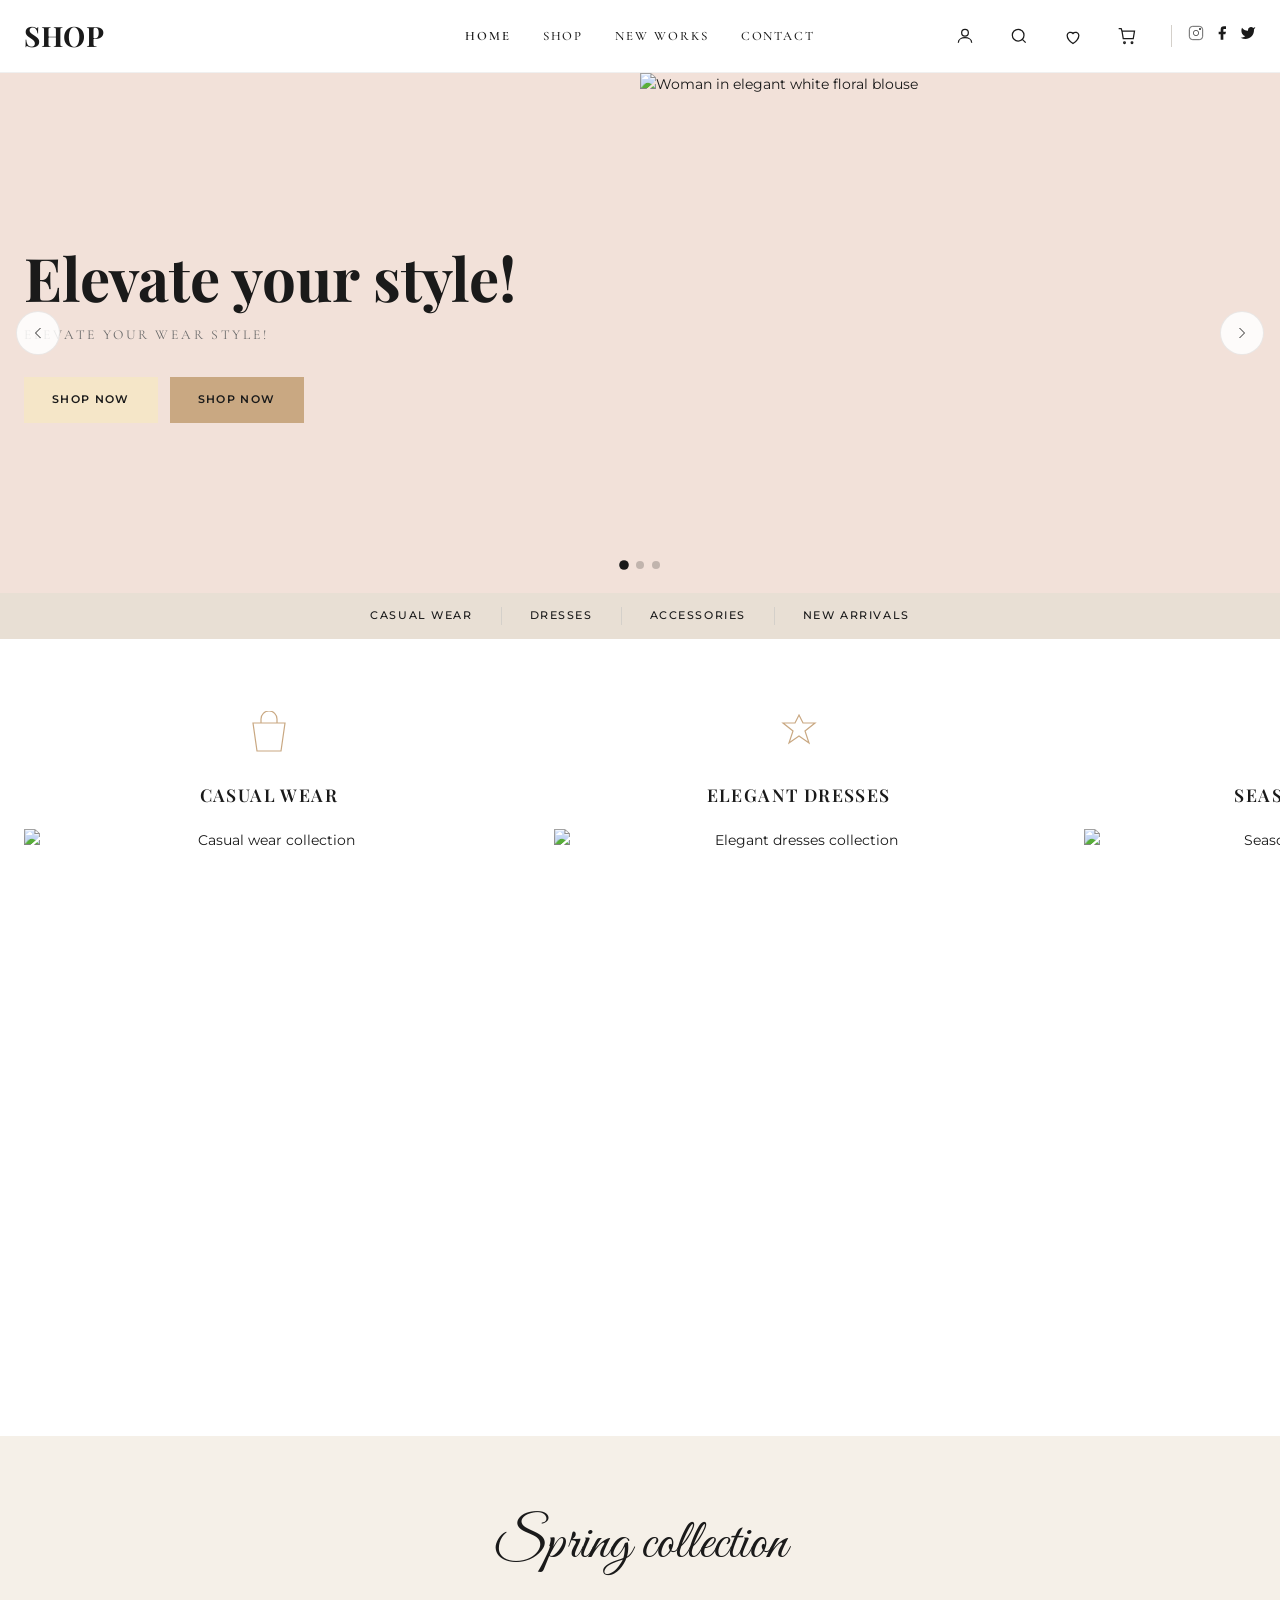
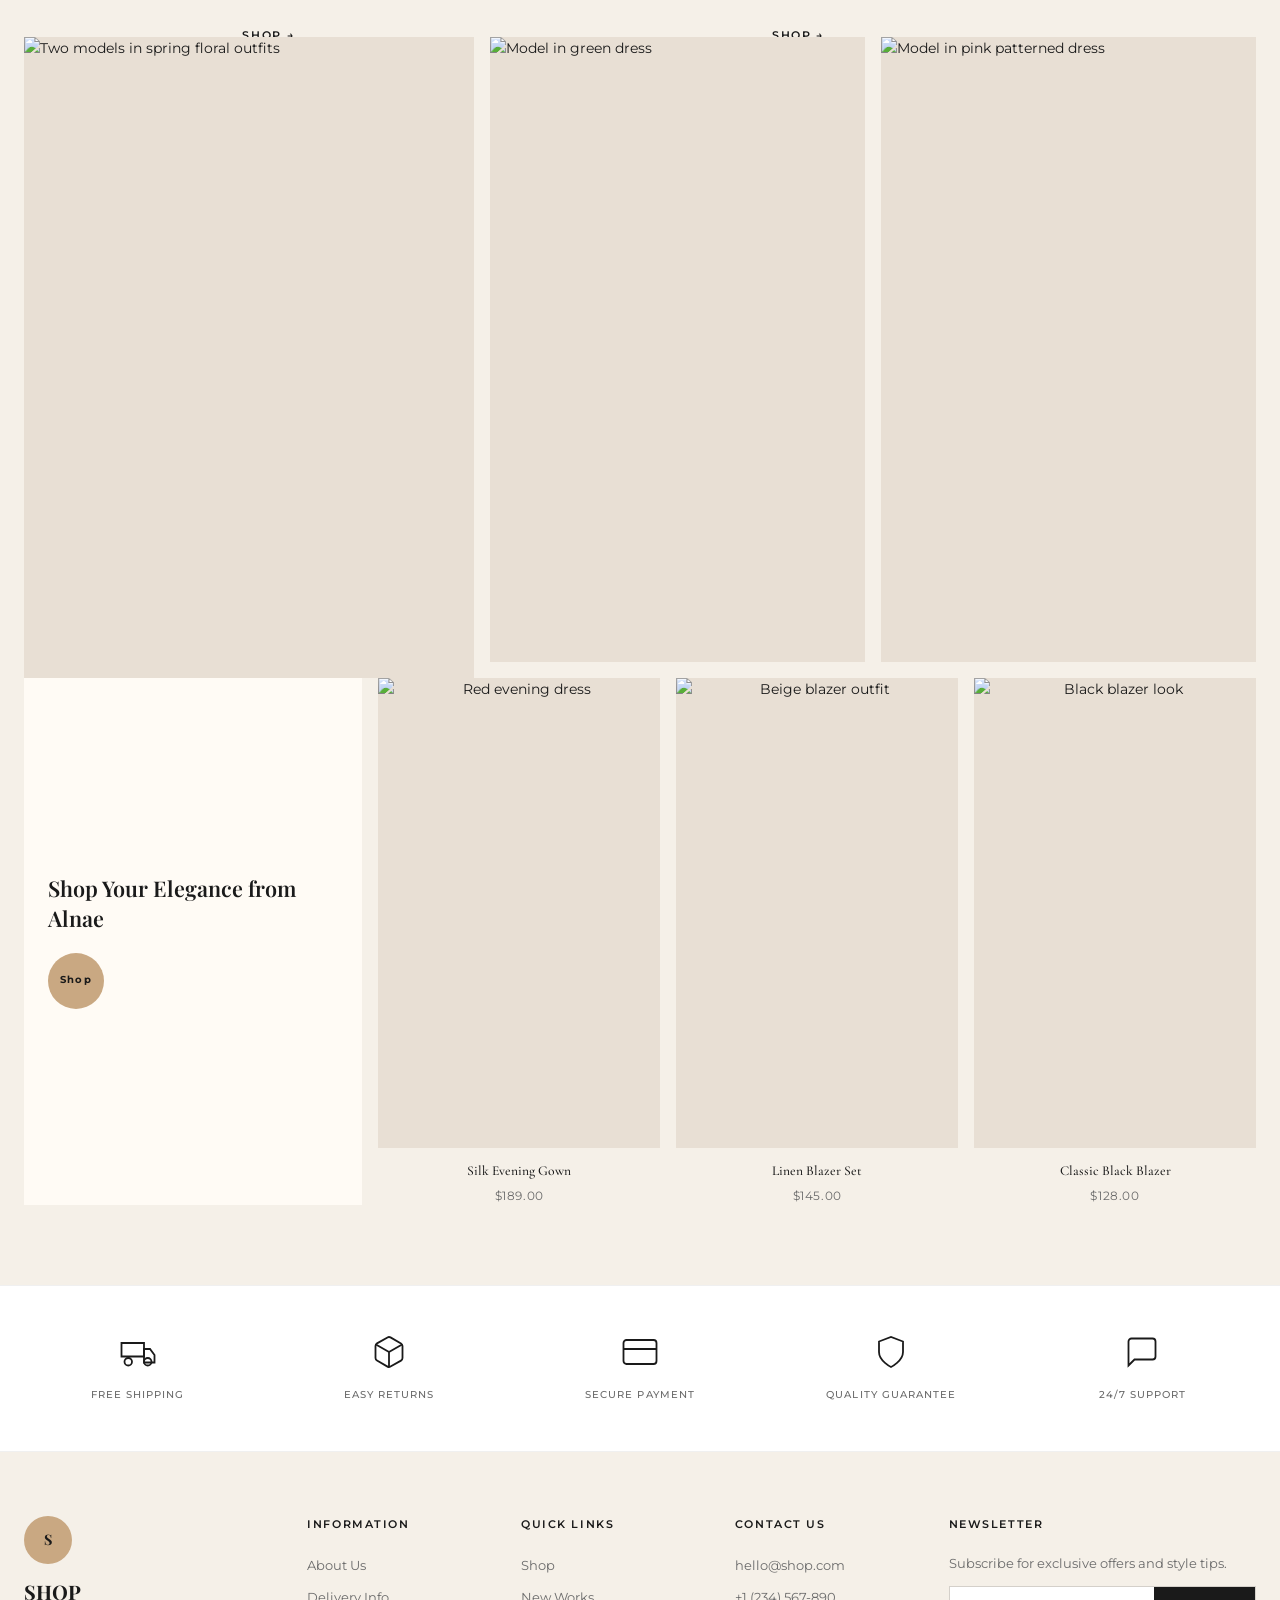
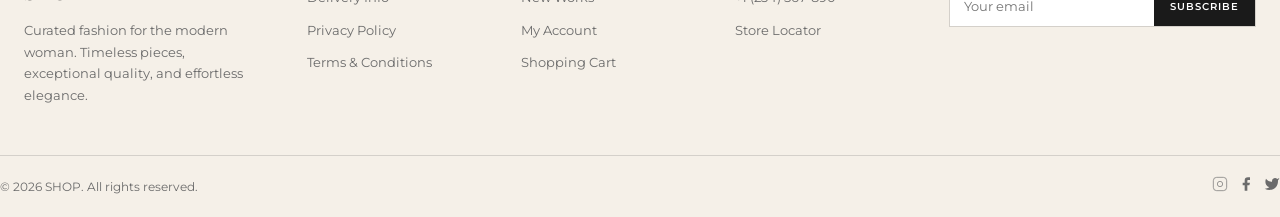
==== index.html @ a71afd61 "Add SHOP fashion e-commerce landing site. Replica of the mockup with multi-page layout, hero slider," ====
<!DOCTYPE html>
<html lang="en">
<head>
  <meta charset="UTF-8" />
  <meta name="viewport" content="width=device-width, initial-scale=1.0" />
  <title>SHOP — Elevate Your Style</title>
  <meta name="description" content="SHOP — Elegant fashion for the modern woman. Casual wear, dresses, and seasonal trends." />
  <link rel="preconnect" href="https://fonts.googleapis.com" />
  <link rel="preconnect" href="https://fonts.gstatic.com" crossorigin />
  <link href="https://fonts.googleapis.com/css2?family=Cormorant+Garamond:ital,wght@0,400;0,500;0,600;1,400&family=Great+Vibes&family=Montserrat:wght@400;500;600&family=Playfair+Display:wght@600;700&display=swap" rel="stylesheet" />
  <link rel="stylesheet" href="css/styles.css" />
</head>
<body>
  <header class="site-header">
    <div class="container header-inner">
      <a href="index.html" class="logo">SHOP</a>
      <nav class="main-nav" aria-label="Main navigation">
        <a href="index.html" class="active">Home</a>
        <a href="shop.html">Shop</a>
        <a href="new-works.html">New Works</a>
        <a href="contact.html">Contact</a>
      </nav>
      <div class="header-actions">
        <a href="contact.html" class="icon-btn" aria-label="Account">
          <svg viewBox="0 0 24 24" fill="none" stroke="currentColor"><circle cx="12" cy="8" r="4"/><path d="M4 20c0-4 4-6 8-6s8 2 8 6"/></svg>
        </a>
        <button type="button" class="icon-btn" aria-label="Search">
          <svg viewBox="0 0 24 24" fill="none" stroke="currentColor"><circle cx="11" cy="11" r="7"/><path d="M20 20l-4-4"/></svg>
        </button>
        <button type="button" class="icon-btn" aria-label="Wishlist">
          <svg viewBox="0 0 24 24" fill="none" stroke="currentColor"><path d="M12 21s-7-4.5-7-10a4 4 0 0 1 7-2 4 4 0 0 1 7 2c0 5.5-7 10-7 10z"/></svg>
        </button>
        <a href="shop.html" class="icon-btn cart-btn" aria-label="Shopping bag">
          <svg viewBox="0 0 24 24" fill="none" stroke="currentColor"><path d="M6 6h15l-1.5 9h-12z"/><path d="M6 6l-1-3H2"/><circle cx="9" cy="20" r="1"/><circle cx="18" cy="20" r="1"/></svg>
        </a>
        <div class="social-icons">
          <a href="#" aria-label="Instagram"><svg viewBox="0 0 24 24" fill="none" stroke="currentColor"><rect x="2" y="2" width="20" height="20" rx="5"/><circle cx="12" cy="12" r="4"/><circle cx="18" cy="6" r="1" fill="currentColor"/></svg></a>
          <a href="#" aria-label="Facebook"><svg viewBox="0 0 24 24" fill="currentColor"><path d="M18 2h-3a5 5 0 0 0-5 5v3H7v4h3v8h4v-8h3l1-4h-4V7a1 1 0 0 1 1-1h3z"/></svg></a>
          <a href="#" aria-label="Twitter"><svg viewBox="0 0 24 24" fill="currentColor"><path d="M23 3a10.9 10.9 0 0 1-3.14 1.53 4.48 4.48 0 0 0-7.86 3v1A10.66 10.66 0 0 1 3 4s-4 9 5 13a11.64 11.64 0 0 1-7 2c9 5 20 0 20-11.5a4.5 4.5 0 0 0-.08-.83A7.72 7.72 0 0 0 23 3z"/></svg></a>
        </div>
        <button type="button" class="icon-btn mobile-menu-btn" aria-label="Open menu" aria-expanded="false">
          <svg viewBox="0 0 24 24" fill="none" stroke="currentColor"><path d="M4 7h16M4 12h16M4 17h16"/></svg>
        </button>
      </div>
    </div>
  </header>

  <main>
    <section class="hero" aria-label="Featured collection">
      <div class="hero-slider">
        <div class="hero-slides-wrap">
        <article class="hero-slide active">
          <div class="hero-content">
            <h1 class="hero-title">Elevate your style!</h1>
            <p class="hero-subtitle">Elevate your wear style!</p>
            <div class="hero-buttons">
              <a href="shop.html" class="btn btn-cream">Shop Now</a>
              <a href="new-works.html" class="btn btn-tan">Shop Now</a>
            </div>
          </div>
          <div class="hero-visual">
            <img src="https://images.unsplash.com/photo-1595777457583-95e059a517b6?w=900&q=80" alt="Woman in elegant white floral blouse" width="900" height="1200" />
          </div>
        </article>
        <article class="hero-slide">
          <div class="hero-content">
            <h1 class="hero-title">Spring is here</h1>
            <p class="hero-subtitle">Discover the new collection</p>
            <div class="hero-buttons">
              <a href="new-works.html" class="btn btn-cream">Shop Now</a>
              <a href="shop.html" class="btn btn-tan">Shop Now</a>
            </div>
          </div>
          <div class="hero-visual">
            <img src="https://images.unsplash.com/photo-1483985988354-763728e55aa9?w=900&q=80" alt="Fashion model in spring outfit" width="900" height="1200" />
          </div>
        </article>
        <article class="hero-slide">
          <div class="hero-content">
            <h1 class="hero-title">Timeless elegance</h1>
            <p class="hero-subtitle">Curated pieces for every occasion</p>
            <div class="hero-buttons">
              <a href="shop.html" class="btn btn-cream">Shop Now</a>
              <a href="shop.html" class="btn btn-tan">Shop Now</a>
            </div>
          </div>
          <div class="hero-visual">
            <img src="https://images.unsplash.com/photo-1469334031218-e382a71b716b?w=900&q=80" alt="Woman in sophisticated dress" width="900" height="1200" />
          </div>
        </article>
        </div>
        <button type="button" class="hero-nav hero-nav--prev" aria-label="Previous slide">
          <svg width="20" height="20" viewBox="0 0 24 24" fill="none" stroke="currentColor"><path d="M15 18l-6-6 6-6"/></svg>
        </button>
        <button type="button" class="hero-nav hero-nav--next" aria-label="Next slide">
          <svg width="20" height="20" viewBox="0 0 24 24" fill="none" stroke="currentColor"><path d="M9 18l6-6-6-6"/></svg>
        </button>
        <div class="hero-dots" role="tablist" aria-label="Slide indicators">
          <button type="button" class="hero-dot active" aria-label="Slide 1"></button>
          <button type="button" class="hero-dot" aria-label="Slide 2"></button>
          <button type="button" class="hero-dot" aria-label="Slide 3"></button>
        </div>
      </div>
    </section>

    <nav class="category-bar" aria-label="Product categories">
      <div class="container category-bar-inner">
        <a href="shop.html#casual">Casual Wear</a>
        <a href="shop.html#dresses">Dresses</a>
        <a href="shop.html#accessories">Accessories</a>
        <a href="shop.html">New Arrivals</a>
      </div>
    </nav>

    <section class="featured-categories" aria-labelledby="featured-heading">
      <div class="container">
        <h2 id="featured-heading" class="visually-hidden">Featured categories</h2>
        <div class="featured-grid">
          <article class="featured-card">
            <svg class="featured-icon" viewBox="0 0 48 48" fill="none" stroke="currentColor" stroke-width="1.2">
              <path d="M8 12h32l-4 28H12L8 12z"/><path d="M16 12V8a8 8 0 0 1 16 0v4"/>
            </svg>
            <h3>Casual Wear</h3>
            <a href="shop.html#casual" class="featured-image-wrap">
              <img src="https://images.unsplash.com/photo-1515886657613-9f3515b0c78f?w=400&q=80" alt="Casual wear collection" width="400" height="533" loading="lazy" />
            </a>
            <a href="shop.html#casual" class="featured-link">Shop →</a>
          </article>
          <article class="featured-card">
            <svg class="featured-icon" viewBox="0 0 48 48" fill="none" stroke="currentColor" stroke-width="1.2">
              <path d="M24 4l4 8h12l-10 8 4 12-10-7-10 7 4-12-10-8h12z"/>
            </svg>
            <h3>Elegant Dresses</h3>
            <a href="shop.html#dresses" class="featured-image-wrap">
              <img src="https://images.unsplash.com/photo-1566174053879-31528523f8ae?w=400&q=80" alt="Elegant dresses collection" width="400" height="533" loading="lazy" />
            </a>
            <a href="shop.html#dresses" class="featured-link">Shop →</a>
          </article>
          <article class="featured-card">
            <svg class="featured-icon" viewBox="0 0 48 48" fill="none" stroke="currentColor" stroke-width="1.2">
              <circle cx="24" cy="24" r="18"/><path d="M24 14v10l6 6"/>
            </svg>
            <h3>Seasonal Trends</h3>
            <a href="new-works.html" class="featured-image-wrap">
              <img src="https://images.unsplash.com/photo-1496747611176-843222e1e57c?w=400&q=80" alt="Seasonal trends collection" width="400" height="533" loading="lazy" />
            </a>
            <a href="new-works.html" class="featured-link">Shop →</a>
          </article>
        </div>
      </div>
    </section>

    <section class="spring-collection" aria-labelledby="spring-title">
      <div class="container">
        <h2 id="spring-title" class="section-title-script">Spring collection</h2>
        <div class="collection-grid">
          <div class="collection-large">
            <img src="https://images.unsplash.com/photo-1529139574466-a303027c1d8b?w=700&q=80" alt="Two models in spring floral outfits" width="700" height="900" loading="lazy" />
          </div>
          <div class="collection-tall">
            <img src="https://images.unsplash.com/photo-1595777457583-95e059a517b6?w=400&q=80" alt="Model in green dress" width="400" height="667" loading="lazy" />
          </div>
          <div class="collection-tall">
            <img src="https://images.unsplash.com/photo-1572804013309-59a23b123e0f?w=400&q=80" alt="Model in pink patterned dress" width="400" height="667" loading="lazy" />
          </div>
        </div>
        <div class="collection-bottom">
          <div class="collection-promo">
            <h3>Shop Your Elegance from Alnae</h3>
            <a href="shop.html" class="btn-circle" aria-label="Shop collection">Shop</a>
          </div>
          <article class="product-card">
            <div class="collection-tall">
              <img src="https://images.unsplash.com/photo-1595777457583-95e059a517b6?w=400&q=80" alt="Red evening dress" width="400" height="667" loading="lazy" />
            </div>
            <p class="product-name">Silk Evening Gown</p>
            <p class="product-price">$189.00</p>
          </article>
          <article class="product-card">
            <div class="collection-tall">
              <img src="https://images.unsplash.com/photo-1591369833509-1fbf521a0700?w=400&q=80" alt="Beige blazer outfit" width="400" height="667" loading="lazy" />
            </div>
            <p class="product-name">Linen Blazer Set</p>
            <p class="product-price">$145.00</p>
          </article>
          <article class="product-card">
            <div class="collection-tall">
              <img src="https://images.unsplash.com/photo-1539109136881-3be0616acf4b?w=400&q=80" alt="Black blazer look" width="400" height="667" loading="lazy" />
            </div>
            <p class="product-name">Classic Black Blazer</p>
            <p class="product-price">$128.00</p>
          </article>
        </div>
      </div>
    </section>

    <section class="services-bar" aria-label="Store benefits">
      <div class="container">
        <div class="services-grid">
          <div class="service-item">
            <svg viewBox="0 0 24 24"><path d="M1 6h15v9H1z"/><path d="M16 10h4l3 4v5h-7V10z"/><circle cx="5.5" cy="18.5" r="2.5"/><circle cx="18.5" cy="18.5" r="2.5"/></svg>
            <span>Free Shipping</span>
          </div>
          <div class="service-item">
            <svg viewBox="0 0 24 24"><path d="M21 16V8a2 2 0 0 0-1-1.73l-7-4a2 2 0 0 0-2 0l-7 4A2 2 0 0 0 3 8v8a2 2 0 0 0 1 1.73l7 4a2 2 0 0 0 2 0l7-4A2 2 0 0 0 21 16z"/><path d="M3.27 6.96L12 12.01l8.73-5.05M12 22.08V12"/></svg>
            <span>Easy Returns</span>
          </div>
          <div class="service-item">
            <svg viewBox="0 0 24 24"><rect x="1" y="4" width="22" height="16" rx="2"/><path d="M1 10h22"/></svg>
            <span>Secure Payment</span>
          </div>
          <div class="service-item">
            <svg viewBox="0 0 24 24"><path d="M12 22s8-4 8-10V5l-8-3-8 3v7c0 6 8 10 8 10z"/></svg>
            <span>Quality Guarantee</span>
          </div>
          <div class="service-item">
            <svg viewBox="0 0 24 24"><path d="M21 15a2 2 0 0 1-2 2H7l-4 4V5a2 2 0 0 1 2-2h14a2 2 0 0 1 2 2z"/></svg>
            <span>24/7 Support</span>
          </div>
        </div>
      </div>
    </section>
  </main>

  <footer class="site-footer">
    <div class="container footer-grid">
      <div class="footer-brand">
        <div class="logo-circle">S</div>
        <div class="logo-text">SHOP</div>
        <p>Curated fashion for the modern woman. Timeless pieces, exceptional quality, and effortless elegance.</p>
      </div>
      <div class="footer-col">
        <h4>Information</h4>
        <ul>
          <li><a href="#">About Us</a></li>
          <li><a href="#">Delivery Info</a></li>
          <li><a href="#">Privacy Policy</a></li>
          <li><a href="#">Terms &amp; Conditions</a></li>
        </ul>
      </div>
      <div class="footer-col">
        <h4>Quick Links</h4>
        <ul>
          <li><a href="shop.html">Shop</a></li>
          <li><a href="new-works.html">New Works</a></li>
          <li><a href="#">My Account</a></li>
          <li><a href="#">Shopping Cart</a></li>
        </ul>
      </div>
      <div class="footer-col">
        <h4>Contact Us</h4>
        <ul>
          <li><a href="mailto:hello@shop.com">hello@shop.com</a></li>
          <li><a href="tel:+1234567890">+1 (234) 567-890</a></li>
          <li><a href="contact.html">Store Locator</a></li>
        </ul>
      </div>
      <div class="footer-col">
        <h4>Newsletter</h4>
        <p style="font-size:0.8rem;color:var(--gray);">Subscribe for exclusive offers and style tips.</p>
        <form class="newsletter-form" action="#" method="post">
          <input type="email" name="email" placeholder="Your email" required aria-label="Email address" />
          <button type="submit">Subscribe</button>
        </form>
      </div>
    </div>
    <div class="container footer-bottom">
      <p>&copy; 2026 SHOP. All rights reserved.</p>
      <div class="social-icons">
        <a href="#" aria-label="Instagram"><svg viewBox="0 0 24 24" fill="none" stroke="currentColor" width="18" height="18"><rect x="2" y="2" width="20" height="20" rx="5"/><circle cx="12" cy="12" r="4"/></svg></a>
        <a href="#" aria-label="Facebook"><svg viewBox="0 0 24 24" fill="currentColor" width="18" height="18"><path d="M18 2h-3a5 5 0 0 0-5 5v3H7v4h3v8h4v-8h3l1-4h-4V7a1 1 0 0 1 1-1h3z"/></svg></a>
        <a href="#" aria-label="Twitter"><svg viewBox="0 0 24 24" fill="currentColor" width="18" height="18"><path d="M23 3a10.9 10.9 0 0 1-3.14 1.53 4.48 4.48 0 0 0-7.86 3v1A10.66 10.66 0 0 1 3 4s-4 9 5 13a11.64 11.64 0 0 1-7 2c9 5 20 0 20-11.5a4.5 4.5 0 0 0-.08-.83A7.72 7.72 0 0 0 23 3z"/></svg></a>
      </div>
    </div>
  </footer>

  <style>.visually-hidden{position:absolute;width:1px;height:1px;padding:0;margin:-1px;overflow:hidden;clip:rect(0,0,0,0);border:0;}</style>
  <script src="js/main.js"></script>
</body>
</html>
---- css/styles.css ----
/* SHOP — Fashion e-commerce */

:root {
  --cream: #fffbf5;
  --beige: #f5f0e8;
  --beige-dark: #e8dfd4;
  --pink-soft: #f2e1d9;
  --tan: #c9a882;
  --tan-dark: #b8956e;
  --yellow-btn: #f5e6c8;
  --black: #1a1a1a;
  --gray: #6b6b6b;
  --gray-light: #d4d0ca;
  --white: #ffffff;
  --font-serif: "Cormorant Garamond", "Playfair Display", Georgia, serif;
  --font-display: "Playfair Display", Georgia, serif;
  --font-sans: "Montserrat", system-ui, sans-serif;
  --font-script: "Great Vibes", cursive;
  --max-width: 1280px;
  --header-height: 72px;
  --transition: 0.25s ease;
}

*,
*::before,
*::after {
  box-sizing: border-box;
  margin: 0;
  padding: 0;
}

html {
  scroll-behavior: smooth;
}

body {
  font-family: var(--font-sans);
  font-size: 14px;
  font-weight: 400;
  color: var(--black);
  background: var(--white);
  line-height: 1.6;
  -webkit-font-smoothing: antialiased;
}

img {
  display: block;
  max-width: 100%;
  height: auto;
}

a {
  color: inherit;
  text-decoration: none;
  transition: opacity var(--transition), color var(--transition);
}

a:hover {
  opacity: 0.75;
}

ul {
  list-style: none;
}

button {
  font-family: inherit;
  cursor: pointer;
  border: none;
  background: none;
}

.container {
  width: 100%;
  max-width: var(--max-width);
  margin: 0 auto;
  padding: 0 24px;
}

/* ——— Header ——— */
.site-header {
  position: sticky;
  top: 0;
  z-index: 100;
  background: var(--white);
  border-bottom: 1px solid rgba(0, 0, 0, 0.06);
}

.header-inner {
  display: grid;
  grid-template-columns: 1fr auto 1fr;
  align-items: center;
  height: var(--header-height);
  gap: 16px;
}

.logo {
  font-family: var(--font-display);
  font-size: 1.75rem;
  font-weight: 700;
  letter-spacing: 0.02em;
  justify-self: start;
}

.main-nav {
  display: flex;
  gap: 32px;
  justify-self: center;
}

.main-nav a {
  font-family: var(--font-serif);
  font-size: 0.8rem;
  font-weight: 500;
  letter-spacing: 0.15em;
  text-transform: uppercase;
}

.main-nav a.active {
  font-weight: 600;
}

.header-actions {
  display: flex;
  align-items: center;
  gap: 18px;
  justify-self: end;
}

.icon-btn {
  display: flex;
  align-items: center;
  justify-content: center;
  width: 36px;
  height: 36px;
  color: var(--black);
  transition: transform var(--transition);
}

.icon-btn:hover {
  opacity: 1;
  transform: scale(1.08);
}

.icon-btn svg {
  width: 20px;
  height: 20px;
  stroke-width: 1.5;
}

.social-icons {
  display: flex;
  gap: 10px;
  margin-left: 8px;
  padding-left: 16px;
  border-left: 1px solid var(--gray-light);
}

.social-icons a svg {
  width: 16px;
  height: 16px;
}

.mobile-menu-btn {
  display: none;
}

/* ——— Hero ——— */
.hero {
  position: relative;
  min-height: 520px;
  background: var(--pink-soft);
  overflow: hidden;
}

.hero-slider {
  position: relative;
  width: 100%;
  min-height: 520px;
}

.hero-slides-wrap {
  position: relative;
  min-height: 520px;
}

.hero-slide {
  position: absolute;
  inset: 0;
  display: grid;
  grid-template-columns: 1fr 1fr;
  align-items: center;
  opacity: 0;
  visibility: hidden;
  transition: opacity 0.6s ease, visibility 0.6s;
  pointer-events: none;
}

.hero-slide.active {
  opacity: 1;
  visibility: visible;
  pointer-events: auto;
  z-index: 1;
}

.hero-content {
  padding: 60px 48px 60px max(24px, calc((100vw - var(--max-width)) / 2 + 24px));
  z-index: 2;
}

.hero-title {
  font-family: var(--font-display);
  font-size: clamp(2.5rem, 5vw, 3.75rem);
  font-weight: 700;
  line-height: 1.15;
  margin-bottom: 12px;
}

.hero-subtitle {
  font-family: var(--font-serif);
  font-size: 0.85rem;
  font-weight: 400;
  letter-spacing: 0.2em;
  text-transform: uppercase;
  color: var(--gray);
  margin-bottom: 32px;
}

.hero-buttons {
  display: flex;
  flex-wrap: wrap;
  gap: 12px;
}

.btn {
  display: inline-flex;
  align-items: center;
  justify-content: center;
  padding: 14px 28px;
  font-size: 0.7rem;
  font-weight: 600;
  letter-spacing: 0.12em;
  text-transform: uppercase;
  transition: background var(--transition), transform var(--transition);
}

.btn:hover {
  opacity: 1;
  transform: translateY(-2px);
}

.btn-cream {
  background: var(--yellow-btn);
  color: var(--black);
}

.btn-tan {
  background: var(--tan);
  color: var(--black);
}

.btn-dark {
  background: var(--black);
  color: var(--white);
}

.hero-visual {
  position: relative;
  height: 100%;
  min-height: 520px;
}

.hero-visual img {
  width: 100%;
  height: 100%;
  min-height: 520px;
  object-fit: cover;
  object-position: center top;
}

.hero-roses {
  position: absolute;
  bottom: 0;
  left: -10%;
  width: 45%;
  max-width: 280px;
  opacity: 0.9;
  pointer-events: none;
  z-index: 1;
}

.hero-nav {
  position: absolute;
  top: 50%;
  transform: translateY(-50%);
  z-index: 10;
  width: 44px;
  height: 44px;
  border-radius: 50%;
  background: rgba(255, 255, 255, 0.85);
  border: 1px solid rgba(0, 0, 0, 0.08);
  display: flex;
  align-items: center;
  justify-content: center;
  transition: background var(--transition);
}

.hero-nav:hover {
  background: var(--white);
}

.hero-nav--prev {
  left: 16px;
}

.hero-nav--next {
  right: 16px;
}

.hero-dots {
  position: absolute;
  bottom: 24px;
  left: 50%;
  transform: translateX(-50%);
  display: flex;
  gap: 8px;
  z-index: 10;
}

.hero-dot {
  width: 8px;
  height: 8px;
  border-radius: 50%;
  background: rgba(0, 0, 0, 0.2);
  transition: background var(--transition), transform var(--transition);
}

.hero-dot.active {
  background: var(--black);
  transform: scale(1.2);
}

/* ——— Category bar ——— */
.category-bar {
  background: var(--beige-dark);
  padding: 14px 0;
}

.category-bar-inner {
  display: flex;
  justify-content: center;
  align-items: center;
  flex-wrap: wrap;
  gap: 0;
}

.category-bar a {
  font-size: 0.7rem;
  font-weight: 500;
  letter-spacing: 0.14em;
  text-transform: uppercase;
  padding: 0 28px;
  border-right: 1px solid var(--gray-light);
}

.category-bar a:last-child {
  border-right: none;
}

/* ——— Featured categories ——— */
.featured-categories {
  padding: 72px 0;
  background: var(--white);
}

.featured-grid {
  display: grid;
  grid-template-columns: repeat(3, 1fr);
  gap: 40px;
}

.featured-card {
  text-align: center;
}

.featured-icon {
  width: 48px;
  height: 48px;
  margin: 0 auto 16px;
  color: var(--tan);
}

.featured-card h3 {
  font-family: var(--font-display);
  font-size: 1.1rem;
  font-weight: 600;
  letter-spacing: 0.08em;
  text-transform: uppercase;
  margin-bottom: 20px;
}

.featured-image-wrap {
  position: relative;
  aspect-ratio: 3 / 4;
  overflow: hidden;
  margin-bottom: 16px;
  background: var(--beige);
}

.featured-image-wrap img {
  width: 100%;
  height: 100%;
  object-fit: cover;
  transition: transform 0.5s ease;
}

.featured-card:hover .featured-image-wrap img {
  transform: scale(1.04);
}

.featured-link {
  font-size: 0.7rem;
  font-weight: 600;
  letter-spacing: 0.15em;
  text-transform: uppercase;
  display: inline-flex;
  align-items: center;
  gap: 6px;
}

/* ——— Spring collection ——— */
.spring-collection {
  padding: 64px 0 80px;
  background: var(--beige);
}

.section-title-script {
  font-family: var(--font-script);
  font-size: clamp(2.5rem, 5vw, 3.5rem);
  font-weight: 400;
  text-align: center;
  margin-bottom: 48px;
  color: var(--black);
}

.collection-grid {
  display: grid;
  grid-template-columns: 1.2fr 1fr 1fr;
  grid-template-rows: auto auto;
  gap: 16px;
}

.collection-large {
  grid-row: span 2;
  position: relative;
  overflow: hidden;
  background: var(--beige-dark);
}

.collection-large img {
  width: 100%;
  height: 100%;
  min-height: 420px;
  object-fit: cover;
}

.collection-tall {
  aspect-ratio: 3 / 5;
  overflow: hidden;
  background: var(--beige-dark);
}

.collection-tall img {
  width: 100%;
  height: 100%;
  object-fit: cover;
}

.collection-promo {
  display: flex;
  flex-direction: column;
  justify-content: center;
  padding: 24px;
  background: var(--cream);
}

.collection-promo h3 {
  font-family: var(--font-display);
  font-size: 1.35rem;
  font-weight: 600;
  line-height: 1.35;
  margin-bottom: 20px;
}

.btn-circle {
  width: 56px;
  height: 56px;
  border-radius: 50%;
  background: var(--tan);
  color: var(--black);
  font-size: 0.65rem;
  font-weight: 700;
  letter-spacing: 0.1em;
  display: flex;
  align-items: center;
  justify-content: center;
  transition: background var(--transition), transform var(--transition);
}

.btn-circle:hover {
  background: var(--tan-dark);
  transform: scale(1.05);
  opacity: 1;
}

.collection-bottom {
  grid-column: 1 / -1;
  display: grid;
  grid-template-columns: 1.2fr repeat(3, 1fr);
  gap: 16px;
}

.product-card {
  text-align: center;
}

.product-card .collection-tall {
  margin-bottom: 12px;
}

.product-name {
  font-family: var(--font-serif);
  font-size: 0.85rem;
  font-weight: 500;
  margin-bottom: 4px;
}

.product-price {
  font-size: 0.75rem;
  color: var(--gray);
  letter-spacing: 0.05em;
}

/* ——— Services bar ——— */
.services-bar {
  padding: 48px 0;
  background: var(--white);
  border-top: 1px solid rgba(0, 0, 0, 0.06);
  border-bottom: 1px solid rgba(0, 0, 0, 0.06);
}

.services-grid {
  display: grid;
  grid-template-columns: repeat(5, 1fr);
  gap: 24px;
}

.service-item {
  text-align: center;
}

.service-item svg {
  width: 36px;
  height: 36px;
  margin: 0 auto 12px;
  stroke: var(--black);
  stroke-width: 1.2;
  fill: none;
}

.service-item span {
  display: block;
  font-size: 0.65rem;
  font-weight: 500;
  letter-spacing: 0.1em;
  text-transform: uppercase;
  color: var(--gray);
  line-height: 1.4;
}

/* ——— Footer ——— */
.site-footer {
  background: var(--beige);
  padding: 64px 0 0;
}

.footer-grid {
  display: grid;
  grid-template-columns: 1.4fr repeat(3, 1fr) 1.2fr;
  gap: 40px;
  padding-bottom: 48px;
}

.footer-brand .logo-circle {
  width: 48px;
  height: 48px;
  border-radius: 50%;
  background: var(--tan);
  display: flex;
  align-items: center;
  justify-content: center;
  font-family: var(--font-display);
  font-weight: 700;
  font-size: 0.9rem;
  margin-bottom: 12px;
}

.footer-brand .logo-text {
  font-family: var(--font-display);
  font-size: 1.25rem;
  font-weight: 700;
  margin-bottom: 12px;
}

.footer-brand p {
  font-size: 0.8rem;
  color: var(--gray);
  line-height: 1.7;
  max-width: 220px;
}

.footer-col h4 {
  font-size: 0.7rem;
  font-weight: 600;
  letter-spacing: 0.14em;
  text-transform: uppercase;
  margin-bottom: 20px;
}

.footer-col ul li {
  margin-bottom: 10px;
}

.footer-col a {
  font-size: 0.8rem;
  color: var(--gray);
}

.newsletter-form {
  display: flex;
  margin-top: 12px;
  border: 1px solid var(--gray-light);
  background: var(--white);
}

.newsletter-form input {
  flex: 1;
  padding: 12px 14px;
  border: none;
  font-family: var(--font-sans);
  font-size: 0.8rem;
  outline: none;
  background: transparent;
}

.newsletter-form button {
  padding: 12px 16px;
  background: var(--black);
  color: var(--white);
  font-size: 0.65rem;
  font-weight: 600;
  letter-spacing: 0.1em;
  text-transform: uppercase;
  transition: background var(--transition);
}

.newsletter-form button:hover {
  background: var(--tan-dark);
  opacity: 1;
}

.footer-bottom {
  display: flex;
  justify-content: space-between;
  align-items: center;
  padding: 20px 0;
  border-top: 1px solid var(--gray-light);
  font-size: 0.75rem;
  color: var(--gray);
}

.footer-bottom .social-icons {
  border: none;
  padding: 0;
  margin: 0;
}

/* ——— Inner pages ——— */
.page-hero {
  padding: 80px 0 60px;
  text-align: center;
  background: var(--beige);
}

.page-hero h1 {
  font-family: var(--font-display);
  font-size: clamp(2rem, 4vw, 3rem);
  margin-bottom: 12px;
}

.page-hero p {
  font-family: var(--font-serif);
  font-size: 0.9rem;
  letter-spacing: 0.1em;
  color: var(--gray);
  text-transform: uppercase;
}

.products-section {
  padding: 64px 0 80px;
}

.products-grid {
  display: grid;
  grid-template-columns: repeat(4, 1fr);
  gap: 24px;
}

.product-item {
  text-align: center;
}

.product-item .product-image {
  aspect-ratio: 3 / 4;
  overflow: hidden;
  background: var(--beige);
  margin-bottom: 14px;
}

.product-item .product-image img {
  width: 100%;
  height: 100%;
  object-fit: cover;
  transition: transform 0.4s ease;
}

.product-item:hover .product-image img {
  transform: scale(1.05);
}

.contact-section {
  padding: 64px 0 80px;
}

.contact-grid {
  display: grid;
  grid-template-columns: 1fr 1fr;
  gap: 64px;
  max-width: 900px;
  margin: 0 auto;
}

.contact-info h3 {
  font-family: var(--font-display);
  font-size: 1.5rem;
  margin-bottom: 24px;
}

.contact-info p,
.contact-info a {
  font-size: 0.9rem;
  color: var(--gray);
  margin-bottom: 12px;
  display: block;
}

.contact-form label {
  display: block;
  font-size: 0.7rem;
  font-weight: 600;
  letter-spacing: 0.1em;
  text-transform: uppercase;
  margin-bottom: 6px;
}

.contact-form input,
.contact-form textarea {
  width: 100%;
  padding: 12px 14px;
  margin-bottom: 20px;
  border: 1px solid var(--gray-light);
  font-family: var(--font-sans);
  font-size: 0.9rem;
  outline: none;
  transition: border-color var(--transition);
}

.contact-form input:focus,
.contact-form textarea:focus {
  border-color: var(--tan);
}

.contact-form textarea {
  min-height: 120px;
  resize: vertical;
}

/* ——— Responsive ——— */
@media (max-width: 1024px) {
  .collection-grid {
    grid-template-columns: 1fr 1fr;
  }

  .collection-large {
    grid-row: span 1;
  }

  .collection-bottom {
    grid-template-columns: repeat(2, 1fr);
  }

  .footer-grid {
    grid-template-columns: repeat(2, 1fr);
  }

  .products-grid {
    grid-template-columns: repeat(3, 1fr);
  }

  .services-grid {
    grid-template-columns: repeat(3, 1fr);
  }
}

@media (max-width: 768px) {
  .header-inner {
    grid-template-columns: 1fr auto;
  }

  .main-nav,
  .header-actions .icon-btn:not(.cart-btn),
  .social-icons {
    display: none;
  }

  .mobile-menu-btn {
    display: flex;
  }

  .main-nav.open {
    display: flex;
    flex-direction: column;
    position: absolute;
    top: var(--header-height);
    left: 0;
    right: 0;
    background: var(--white);
    padding: 24px;
    gap: 16px;
    border-bottom: 1px solid var(--gray-light);
    z-index: 99;
  }

  .hero-slide {
    grid-template-columns: 1fr;
  }

  .hero-content {
    padding: 40px 24px 24px;
    order: 2;
  }

  .hero-visual {
    min-height: 360px;
    order: 1;
  }

  .hero-visual img {
    min-height: 360px;
  }

  .featured-grid {
    grid-template-columns: 1fr;
    max-width: 320px;
    margin: 0 auto;
  }

  .collection-grid,
  .collection-bottom {
    grid-template-columns: 1fr;
  }

  .products-grid {
    grid-template-columns: repeat(2, 1fr);
  }

  .services-grid {
    grid-template-columns: repeat(2, 1fr);
  }

  .footer-grid {
    grid-template-columns: 1fr;
    text-align: center;
  }

  .footer-brand p {
    max-width: none;
  }

  .footer-bottom {
    flex-direction: column;
    gap: 16px;
    text-align: center;
  }

  .contact-grid {
    grid-template-columns: 1fr;
  }
}
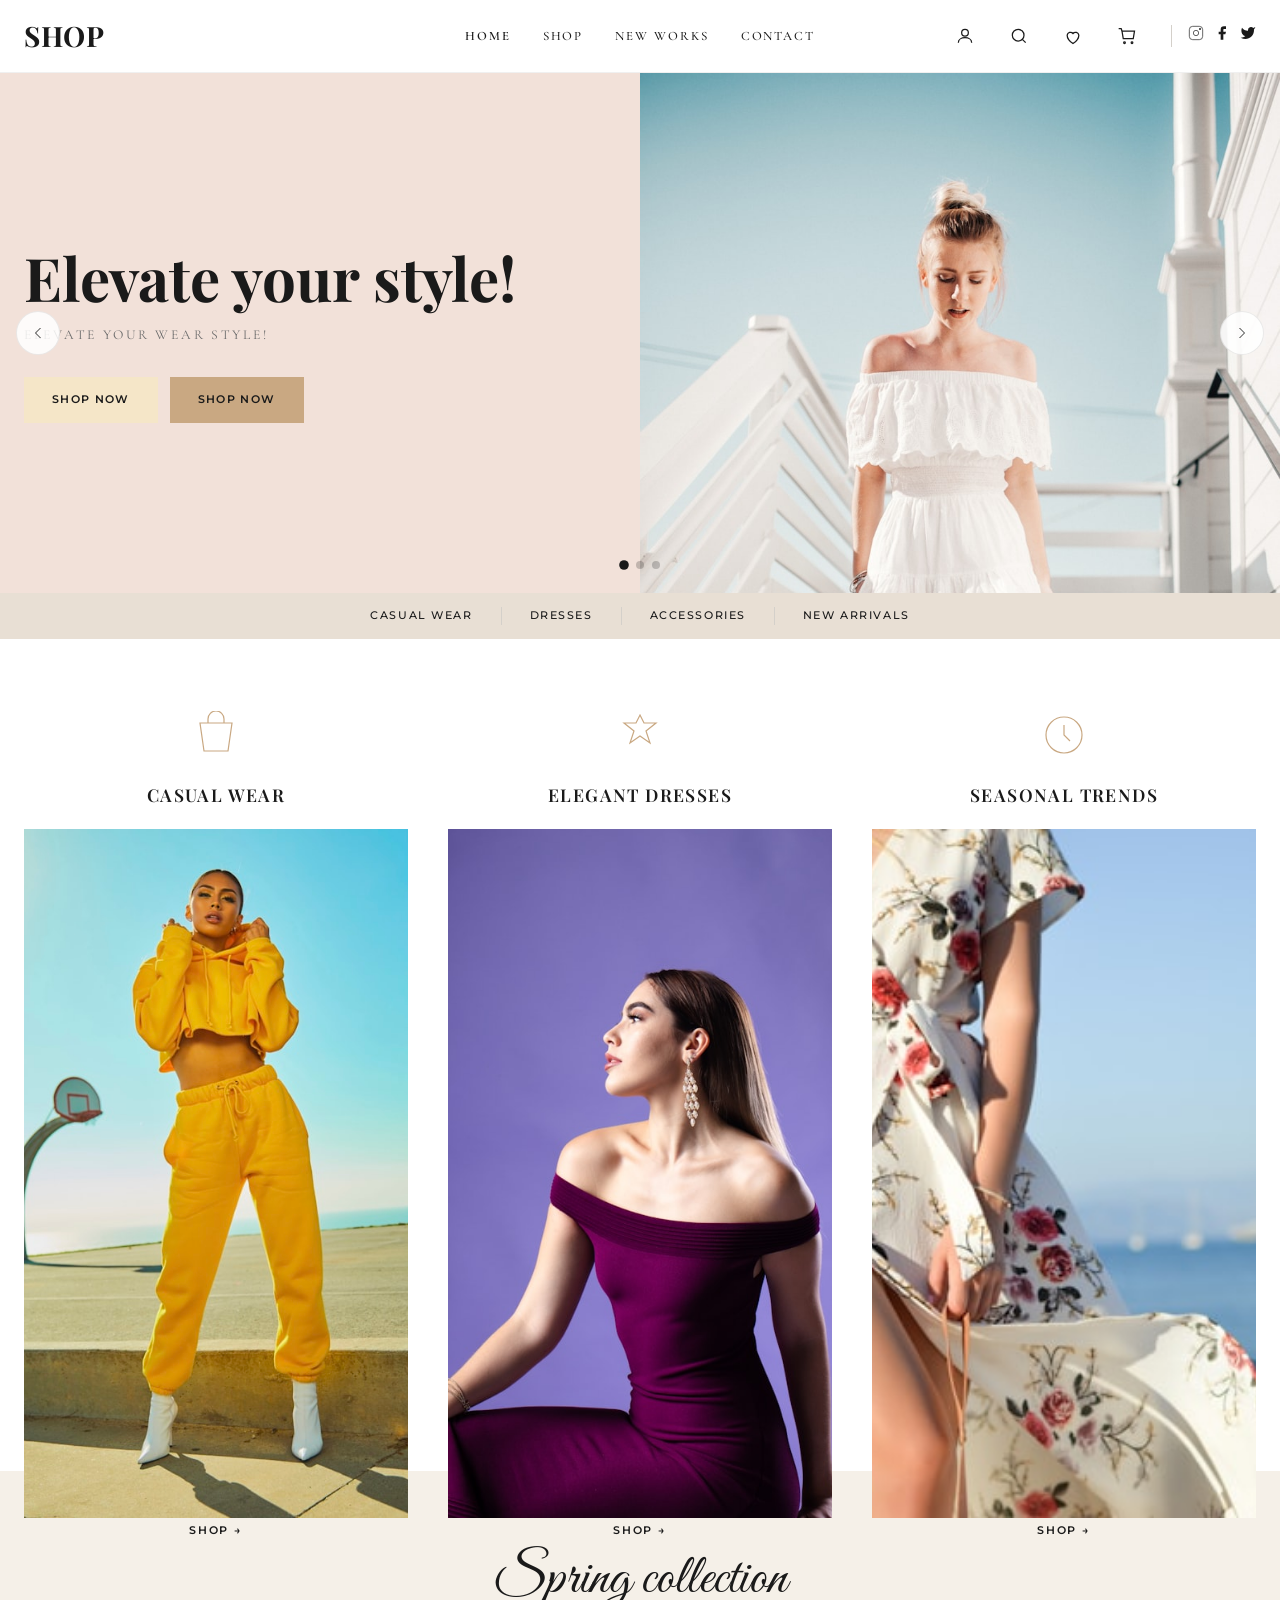
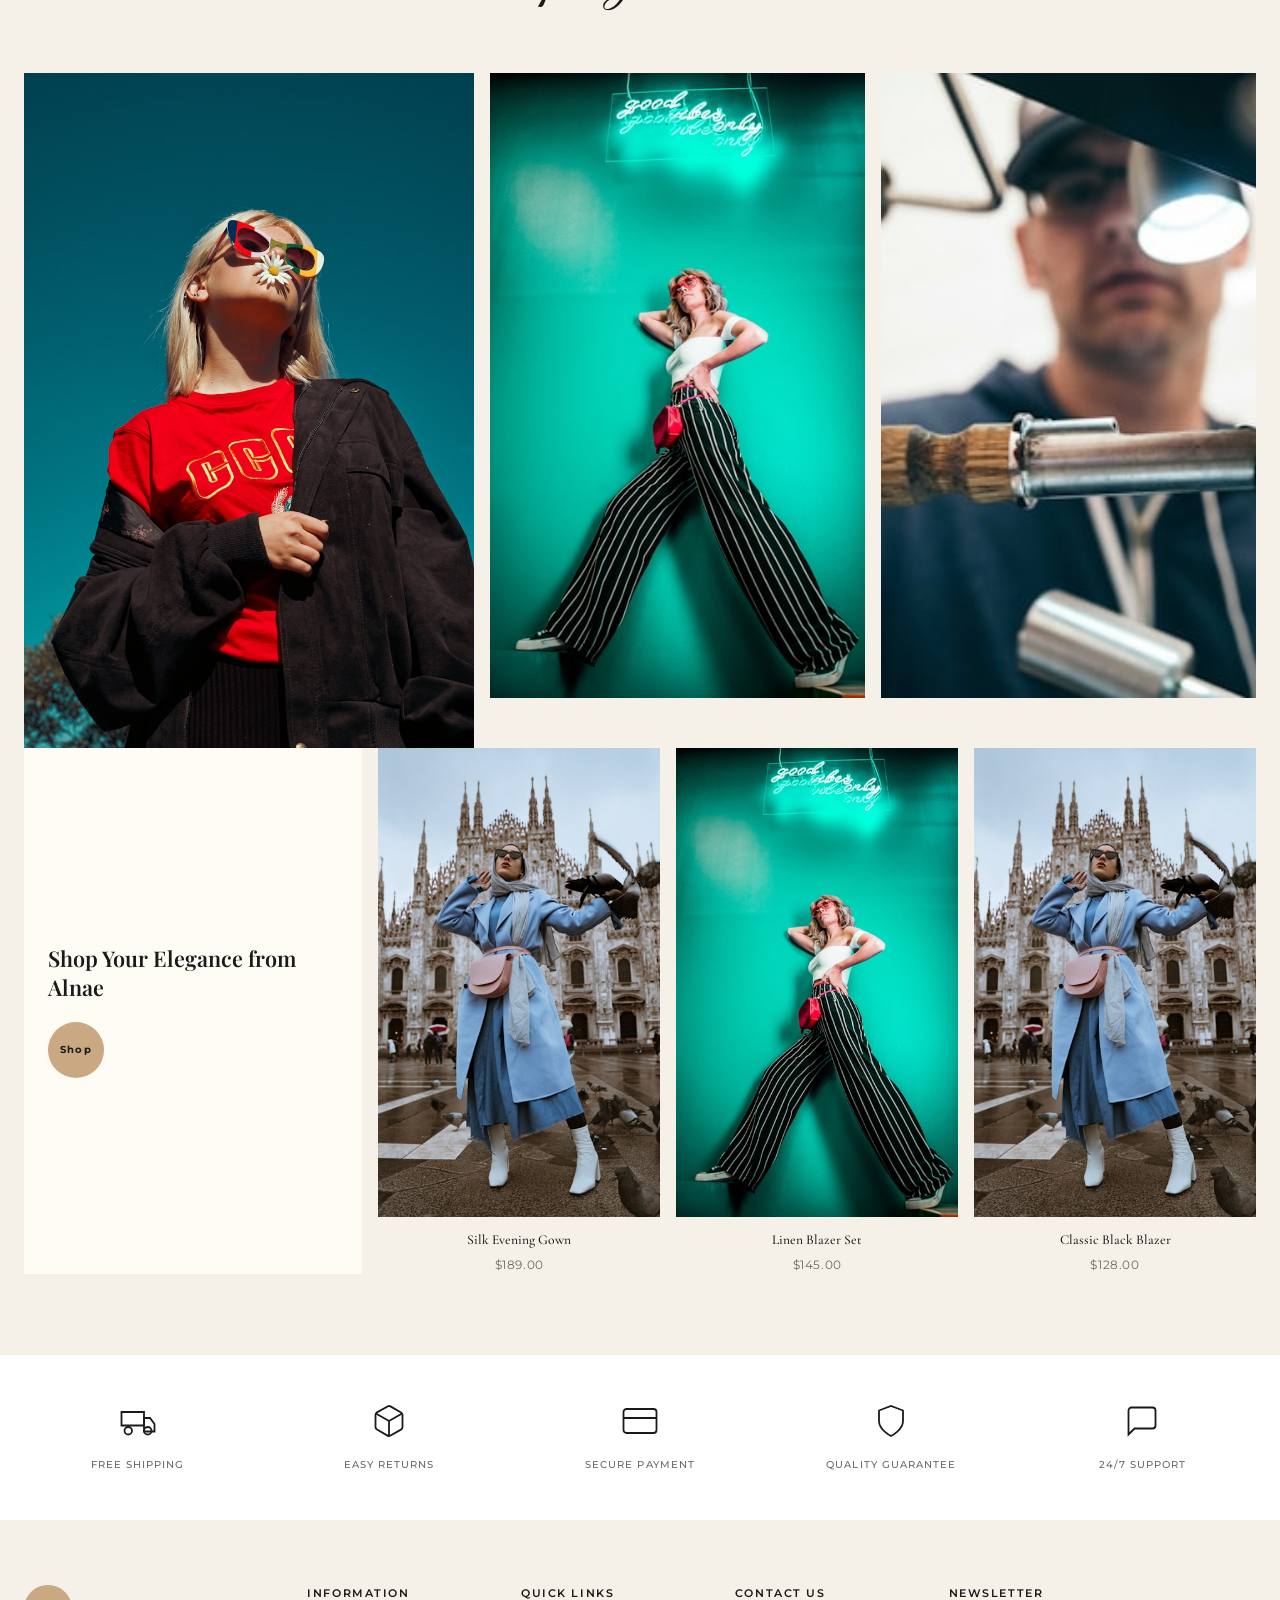
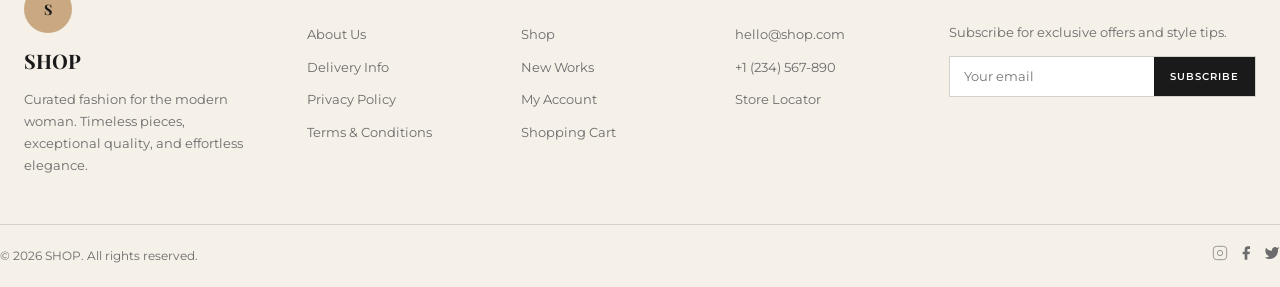
==== commit 94423339: "Fix broken images by bundling local assets instead of Unsplash hotlinks." ====
--- a/index.html
+++ b/index.html
@@ -59,7 +59,7 @@
             </div>
           </div>
           <div class="hero-visual">
-            <img src="https://images.unsplash.com/photo-1595777457583-95e059a517b6?w=900&q=80" alt="Woman in elegant white floral blouse" width="900" height="1200" />
+            <img src="images/hero-1.jpg" alt="Woman in elegant white floral blouse" width="900" height="1200" />
           </div>
         </article>
         <article class="hero-slide">
@@ -72,7 +72,7 @@
             </div>
           </div>
           <div class="hero-visual">
-            <img src="https://images.unsplash.com/photo-1483985988354-763728e55aa9?w=900&q=80" alt="Fashion model in spring outfit" width="900" height="1200" />
+            <img src="images/hero-2.jpg" alt="Fashion model in spring outfit" width="900" height="1200" />
           </div>
         </article>
         <article class="hero-slide">
@@ -85,7 +85,7 @@
             </div>
           </div>
           <div class="hero-visual">
-            <img src="https://images.unsplash.com/photo-1469334031218-e382a71b716b?w=900&q=80" alt="Woman in sophisticated dress" width="900" height="1200" />
+            <img src="images/hero-3.jpg" alt="Woman in sophisticated dress" width="900" height="1200" />
           </div>
         </article>
         </div>
@@ -122,7 +122,7 @@
             </svg>
             <h3>Casual Wear</h3>
             <a href="shop.html#casual" class="featured-image-wrap">
-              <img src="https://images.unsplash.com/photo-1515886657613-9f3515b0c78f?w=400&q=80" alt="Casual wear collection" width="400" height="533" loading="lazy" />
+              <img src="images/casual.jpg" alt="Casual wear collection" width="400" height="533" loading="lazy" />
             </a>
             <a href="shop.html#casual" class="featured-link">Shop →</a>
           </article>
@@ -132,7 +132,7 @@
             </svg>
             <h3>Elegant Dresses</h3>
             <a href="shop.html#dresses" class="featured-image-wrap">
-              <img src="https://images.unsplash.com/photo-1566174053879-31528523f8ae?w=400&q=80" alt="Elegant dresses collection" width="400" height="533" loading="lazy" />
+              <img src="images/dresses.jpg" alt="Elegant dresses collection" width="400" height="533" loading="lazy" />
             </a>
             <a href="shop.html#dresses" class="featured-link">Shop →</a>
           </article>
@@ -142,7 +142,7 @@
             </svg>
             <h3>Seasonal Trends</h3>
             <a href="new-works.html" class="featured-image-wrap">
-              <img src="https://images.unsplash.com/photo-1496747611176-843222e1e57c?w=400&q=80" alt="Seasonal trends collection" width="400" height="533" loading="lazy" />
+              <img src="images/seasonal.jpg" alt="Seasonal trends collection" width="400" height="533" loading="lazy" />
             </a>
             <a href="new-works.html" class="featured-link">Shop →</a>
           </article>
@@ -155,13 +155,13 @@
         <h2 id="spring-title" class="section-title-script">Spring collection</h2>
         <div class="collection-grid">
           <div class="collection-large">
-            <img src="https://images.unsplash.com/photo-1529139574466-a303027c1d8b?w=700&q=80" alt="Two models in spring floral outfits" width="700" height="900" loading="lazy" />
+            <img src="images/spring-group.jpg" alt="Two models in spring floral outfits" width="700" height="900" loading="lazy" />
           </div>
           <div class="collection-tall">
-            <img src="https://images.unsplash.com/photo-1595777457583-95e059a517b6?w=400&q=80" alt="Model in green dress" width="400" height="667" loading="lazy" />
+            <img src="images/dress-green.jpg" alt="Model in green dress" width="400" height="667" loading="lazy" />
           </div>
           <div class="collection-tall">
-            <img src="https://images.unsplash.com/photo-1572804013309-59a23b123e0f?w=400&q=80" alt="Model in pink patterned dress" width="400" height="667" loading="lazy" />
+            <img src="images/dress-pink.jpg" alt="Model in pink patterned dress" width="400" height="667" loading="lazy" />
           </div>
         </div>
         <div class="collection-bottom">
@@ -171,21 +171,21 @@
           </div>
           <article class="product-card">
             <div class="collection-tall">
-              <img src="https://images.unsplash.com/photo-1595777457583-95e059a517b6?w=400&q=80" alt="Red evening dress" width="400" height="667" loading="lazy" />
+              <img src="images/dress-red.jpg" alt="Red evening dress" width="400" height="667" loading="lazy" />
             </div>
             <p class="product-name">Silk Evening Gown</p>
             <p class="product-price">$189.00</p>
           </article>
           <article class="product-card">
             <div class="collection-tall">
-              <img src="https://images.unsplash.com/photo-1591369833509-1fbf521a0700?w=400&q=80" alt="Beige blazer outfit" width="400" height="667" loading="lazy" />
+              <img src="images/blazer-beige.jpg" alt="Beige blazer outfit" width="400" height="667" loading="lazy" />
             </div>
             <p class="product-name">Linen Blazer Set</p>
             <p class="product-price">$145.00</p>
           </article>
           <article class="product-card">
             <div class="collection-tall">
-              <img src="https://images.unsplash.com/photo-1539109136881-3be0616acf4b?w=400&q=80" alt="Black blazer look" width="400" height="667" loading="lazy" />
+              <img src="images/blazer-black.jpg" alt="Black blazer look" width="400" height="667" loading="lazy" />
             </div>
             <p class="product-name">Classic Black Blazer</p>
             <p class="product-price">$128.00</p>
